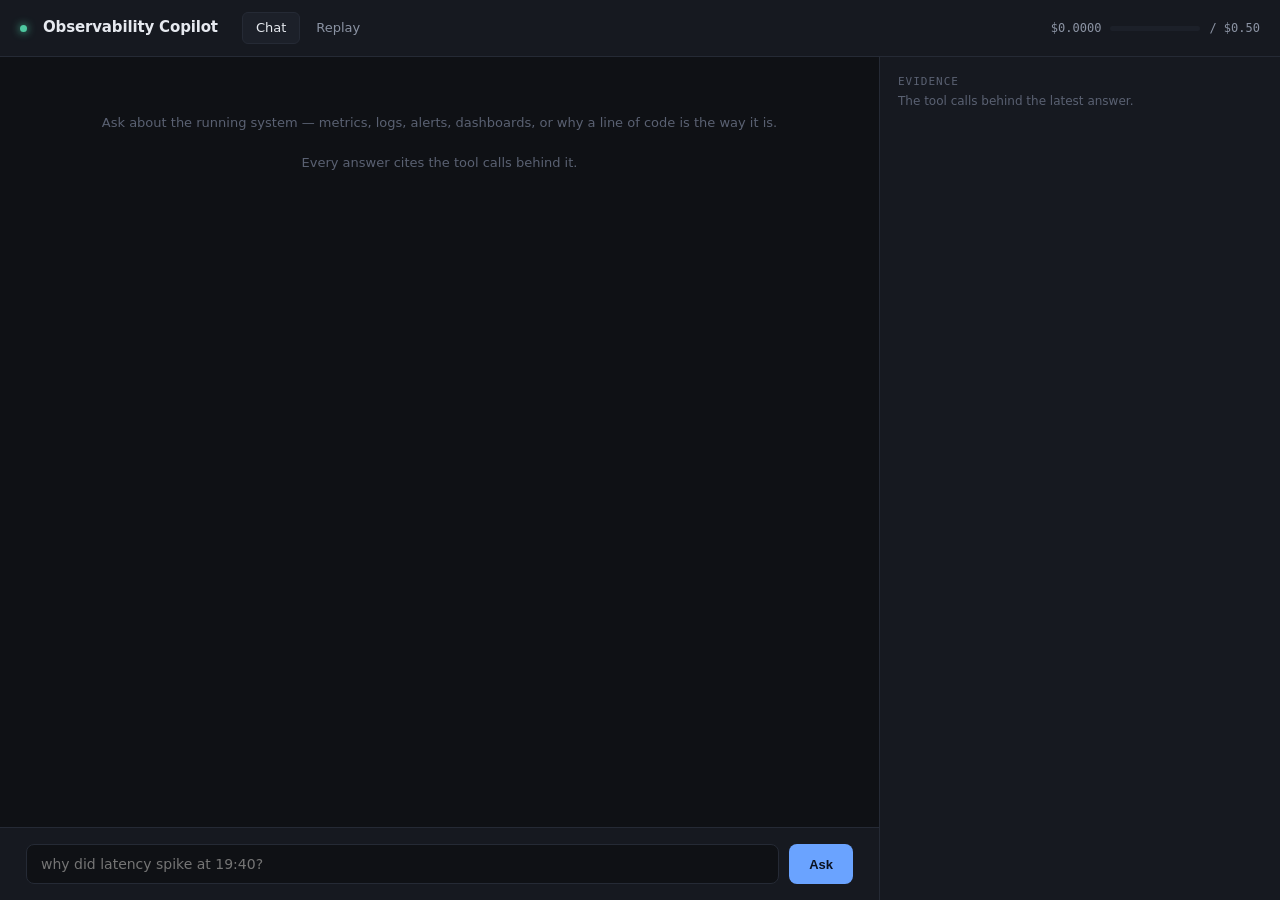
==== agents/copilot/copilot/static/index.html @ 8c889c47 "feat(copilot): runtime, incident replay, CLI and web UI The copilot proper, on top of the read-only " ====
<!doctype html>
<html lang="en"><head>
<meta charset="utf-8"><meta name="viewport" content="width=device-width,initial-scale=1">
<title>Observability Copilot</title>
<style>
:root{
  --bg:#0f1115; --panel:#161920; --panel-2:#1c2029; --line:#252a35;
  --text:#e6e9ef; --muted:#8b93a3; --faint:#5a6172;
  --accent:#6aa3ff; --good:#4ec9a0; --warn:#e0a355; --bad:#e0645f;
  --mono:ui-monospace,SFMono-Regular,"SF Mono",Menlo,Consolas,monospace;
  --sans:ui-sans-serif,system-ui,-apple-system,"Segoe UI",Roboto,sans-serif;
}
*{box-sizing:border-box}
body{margin:0;height:100vh;display:flex;flex-direction:column;
  background:var(--bg);color:var(--text);font:14px/1.55 var(--sans)}

header{display:flex;align-items:center;gap:16px;padding:12px 20px;
  border-bottom:1px solid var(--line);background:var(--panel)}
header h1{margin:0;font-size:15px;font-weight:600;letter-spacing:-.01em}
header .dot{width:7px;height:7px;border-radius:50%;background:var(--good);
  box-shadow:0 0 8px var(--good)}
.tabs{display:flex;gap:2px;margin-left:8px}
.tab{padding:5px 13px;border-radius:6px;cursor:pointer;color:var(--muted);
  font-size:13px;font-weight:500;border:1px solid transparent}
.tab:hover{color:var(--text)}
.tab.on{background:var(--panel-2);color:var(--text);border-color:var(--line)}
.spacer{flex:1}
.budget{display:flex;align-items:center;gap:9px;font:12px var(--mono);color:var(--muted)}
.bar{width:90px;height:5px;border-radius:3px;background:var(--panel-2);overflow:hidden}
.bar i{display:block;height:100%;background:var(--accent);transition:width .4s ease}
.bar.hot i{background:var(--warn)} .bar.over i{background:var(--bad)}

main{flex:1;display:grid;grid-template-columns:1fr 400px;min-height:0}
#left{display:flex;flex-direction:column;min-width:0;border-right:1px solid var(--line)}
#log{flex:1;overflow-y:auto;padding:22px 26px;scroll-behavior:smooth}
#log::-webkit-scrollbar,#side::-webkit-scrollbar{width:9px}
#log::-webkit-scrollbar-thumb,#side::-webkit-scrollbar-thumb{
  background:var(--panel-2);border-radius:5px}

.msg{margin-bottom:26px;max-width:760px}
.msg.q .who{color:var(--accent)}
.who{font:11px var(--mono);text-transform:uppercase;letter-spacing:.09em;
  color:var(--faint);margin-bottom:7px}
.bubble{white-space:pre-wrap;word-wrap:break-word}
.msg.q .bubble{color:var(--text);font-weight:500}
.meta{margin-top:11px;display:flex;align-items:center;gap:10px;flex-wrap:wrap;
  font:11px var(--mono);color:var(--faint)}
.badge{padding:2px 8px;border-radius:11px;font:11px var(--mono);border:1px solid}
.badge.ok{color:var(--good);border-color:#25503f;background:#12241d}
.badge.no{color:var(--bad);border-color:#57292a;background:#241416}
.reason{color:var(--bad);font-size:12px;margin-top:7px;line-height:1.5}
.cite{color:var(--accent);cursor:pointer;border-bottom:1px dotted currentColor;
  font:12px var(--mono)}
.cite:hover{background:#1b2740}
button.link{background:none;border:none;color:var(--faint);cursor:pointer;
  font:11px var(--mono);padding:0;text-decoration:underline}
button.link:hover{color:var(--accent)}

form{display:flex;gap:10px;padding:16px 26px;border-top:1px solid var(--line);
  background:var(--panel)}
input[type=text]{flex:1;background:var(--bg);border:1px solid var(--line);
  color:var(--text);padding:11px 14px;border-radius:8px;font:14px var(--sans);outline:none}
input[type=text]:focus{border-color:var(--accent)}
button.go{background:var(--accent);border:none;color:#0b1220;font-weight:600;
  padding:0 20px;border-radius:8px;cursor:pointer;font-size:13px}
button.go:disabled{opacity:.45;cursor:default}

#side{background:var(--panel);overflow-y:auto;padding:18px}
#side h2{margin:0 0 4px;font:11px var(--mono);text-transform:uppercase;
  letter-spacing:.09em;color:var(--faint);font-weight:500}
.hint{color:var(--faint);font-size:12px;margin-bottom:14px}
.ev{border:1px solid var(--line);border-radius:9px;padding:11px 12px;
  margin-bottom:9px;background:var(--panel-2);transition:border-color .25s,box-shadow .25s}
.ev.hit{border-color:var(--accent);box-shadow:0 0 0 1px var(--accent)}
.ev.err{border-color:#57292a}
.ev .tool{font:12px var(--mono);color:var(--text);font-weight:600}
.ev .cid{font:10px var(--mono);color:var(--accent);float:right}
.ev pre{margin:7px 0 0;font:11px/1.5 var(--mono);color:var(--muted);
  white-space:pre-wrap;word-break:break-all}
.ev .tags{margin-top:7px;display:flex;gap:5px;flex-wrap:wrap}
.tag{font:10px var(--mono);padding:1px 6px;border-radius:9px;
  background:#1a1e27;color:var(--faint);border:1px solid var(--line)}
.tag.w{color:var(--warn);border-color:#4a3a22}
.tag.e{color:var(--bad);border-color:#57292a}

.tl{border-left:2px solid var(--line);margin:14px 0 0 8px;padding-left:0}
.tl .item{position:relative;padding:0 0 20px 22px}
.tl .item::before{content:"";position:absolute;left:-7px;top:5px;width:11px;height:11px;
  border-radius:50%;background:var(--panel);border:2px solid var(--accent)}
.tl .item.logs::before{border-color:var(--muted)}
.tl .item.alerts::before{border-color:var(--warn)}
.tl .item.deploy::before{border-color:var(--good)}
.tl .t{font:11px var(--mono);color:var(--faint)}
.tl .h{font-weight:600;margin:2px 0 3px}
.tl .d{color:var(--muted);font-size:13px}
.rowin{display:flex;gap:9px;align-items:center;margin-bottom:14px;flex-wrap:wrap}
.rowin input{background:var(--bg);border:1px solid var(--line);color:var(--text);
  padding:8px 11px;border-radius:7px;font:12px var(--mono);outline:none}
.rowin input:focus{border-color:var(--accent)}
.empty{color:var(--faint);padding:34px 0;text-align:center;font-size:13px}
.spin{display:inline-block;width:11px;height:11px;border:2px solid var(--line);
  border-top-color:var(--accent);border-radius:50%;animation:sp .7s linear infinite}
@keyframes sp{to{transform:rotate(360deg)}}
.hidden{display:none!important}
</style></head><body>

<header>
  <span class="dot"></span>
  <h1>Observability Copilot</h1>
  <div class="tabs">
    <div class="tab on" data-tab="chat">Chat</div>
    <div class="tab" data-tab="replay">Replay</div>
  </div>
  <div class="spacer"></div>
  <div class="budget">
    <span id="spend">$0.0000</span>
    <div class="bar" id="bar"><i style="width:0%"></i></div>
    <span id="cap">/ $0.50</span>
  </div>
</header>

<main>
  <div id="left">
    <div id="log">
      <div class="empty" id="blank">
        Ask about the running system — metrics, logs, alerts, dashboards, or why
        a line of code is the way it is.<br><br>
        Every answer cites the tool calls behind it.
      </div>
    </div>
    <form id="ask">
      <input type="text" id="q" placeholder="why did latency spike at 19:40?" autocomplete="off">
      <button class="go" id="send">Ask</button>
    </form>
  </div>

  <div id="side">
    <h2>Evidence</h2>
    <div class="hint" id="sidehint">The tool calls behind the latest answer.</div>
    <div id="ev"></div>
  </div>
</main>

<script>
const $=s=>document.querySelector(s), el=(t,c)=>{const e=document.createElement(t);if(c)e.className=c;return e};
let TAB="chat";

function esc(s){return (s||"").replace(/[&<>]/g,c=>({"&":"&amp;","<":"&lt;",">":"&gt;"}[c]))}

function budget(s){
  if(!s)return;
  $("#spend").textContent="$"+s.total_usd.toFixed(4);
  $("#cap").textContent="/ $"+s.budget_usd.toFixed(2);
  const p=Math.min(100,100*s.total_usd/s.budget_usd), bar=$("#bar");
  bar.querySelector("i").style.width=p+"%";
  bar.className="bar"+(p>=100?" over":p>75?" hot":"");
}

// Citations in the answer become clickable and highlight their evidence card.
function linkCites(t){
  return esc(t).replace(/\[((?:prometheus|loki|repo|git):\d{8})\]/g,
    (_,id)=>`<span class="cite" data-cite="${id}">[${id}]</span>`);
}

function renderEvidence(items){
  const box=$("#ev"); box.innerHTML="";
  if(!items||!items.length){box.innerHTML='<div class="empty">No tool calls.</div>';return}
  for(const e of items){
    const d=el("div","ev"+(e.is_error?" err":"")); d.dataset.cite=e.citation_id||"";
    let h=`<span class="cid">${e.citation_id||""}</span><span class="tool">${esc(e.tool)}</span>`;
    h+=`<pre>${esc(JSON.stringify(e.arguments))}</pre>`;
    if(e.is_error) h+=`<pre style="color:var(--bad)">${esc(e.error)}</pre>`;
    else if(e.provenance&&e.provenance.query)
      h+=`<pre>${esc(String(e.provenance.query).slice(0,220))}</pre>`;
    const tags=[];
    if(e.elapsed_ms!=null)tags.push(`<span class="tag">${e.elapsed_ms}ms</span>`);
    if(e.redactions)tags.push(`<span class="tag w">${e.redactions} redacted</span>`);
    if(e.truncated)tags.push(`<span class="tag w">truncated</span>`);
    if(e.is_error)tags.push(`<span class="tag e">error</span>`);
    h+=`<div class="tags">${tags.join("")}</div>`;
    d.innerHTML=h; box.appendChild(d);
  }
}

function addTurn(t){
  $("#blank")?.remove();
  const log=$("#log");
  const q=el("div","msg q"); q.innerHTML=`<div class="who">You</div><div class="bubble">${esc(t.question)}</div>`;
  log.appendChild(q);

  const a=el("div","msg a");
  let h=`<div class="who">Copilot</div><div class="bubble">${linkCites(t.answer)}</div>`;
  h+=`<div class="meta">`;
  h+=t.supported?`<span class="badge ok">supported · ${t.citations.length} cited</span>`
                :`<span class="badge no">unsupported</span>`;
  h+=`<span>$${t.cost_usd.toFixed(4)}</span><span>${t.elapsed_ms}ms</span>`;
  h+=`<span>${t.evidence.length} tool calls</span>`;
  h+=`<button class="link" data-dl="${t.sequence}">export receipt</button></div>`;
  if(!t.supported&&t.unsupported_reason) h+=`<div class="reason">${esc(t.unsupported_reason)}</div>`;
  a.innerHTML=h; log.appendChild(a);
  log.scrollTop=log.scrollHeight;
  renderEvidence(t.evidence); budget(t.session);
}

async function ask(question){
  const send=$("#send"); send.disabled=true; send.innerHTML='<span class="spin"></span>';
  try{
    const r=await fetch("/api/ask",{method:"POST",headers:{"Content-Type":"application/json"},
      body:JSON.stringify({question})});
    const t=await r.json();
    if(t.error){
      $("#blank")?.remove();
      const d=el("div","msg a");
      d.innerHTML=`<div class="who">Copilot</div><div class="reason">${esc(t.error)}</div>`;
      $("#log").appendChild(d);
    } else addTurn(t);
  } finally { send.disabled=false; send.textContent="Ask"; }
}

function renderReplay(r){
  const log=$("#log"); log.innerHTML="";
  if(r.error){log.innerHTML=`<div class="msg a"><div class="reason">${esc(r.error)}</div></div>`;return}
  const w=r.window, box=el("div","msg a");
  let h=`<div class="who">Replay · ${esc(w.start)} → ${esc(w.end)}</div>`;
  h+=`<div class="bubble">${esc(r.summary)}</div>`;
  if(r.timeline.length){
    h+=`<div class="tl">`;
    for(const e of r.timeline){
      h+=`<div class="item ${esc(e.source)}"><div class="t">${esc(e.timestamp)}</div>`;
      h+=`<div class="h">${esc(e.headline)}</div><div class="d">${esc(e.detail)}</div>`;
      h+=`<div class="t"><span class="cite" data-cite="${esc(e.citation_id)}">[${esc(e.citation_id)}]</span></div></div>`;
    }
    h+=`</div>`;
  } else h+=`<div class="empty">No timeline entries for this window.</div>`;
  if(r.conclusion) h+=`<div class="bubble" style="margin-top:14px"><b>Conclusion.</b> ${esc(r.conclusion)}</div>`;
  if(r.dropped_uncited_entries&&r.dropped_uncited_entries.length)
    h+=`<div class="reason">${r.dropped_uncited_entries.length} entry(ies) dropped for citing evidence this replay did not produce.</div>`;
  const t=r.turn;
  if(t){
    h+=`<div class="meta">`;
    h+=t.supported?`<span class="badge ok">supported · ${t.citations.length} cited</span>`
                  :`<span class="badge no">unsupported</span>`;
    h+=`<span>$${t.cost_usd.toFixed(4)}</span><span>${t.elapsed_ms}ms</span>`;
    h+=`<button class="link" data-dl="${t.sequence}">export receipt</button></div>`;
    if(!t.supported&&t.unsupported_reason)h+=`<div class="reason">${esc(t.unsupported_reason)}</div>`;
  }
  box.innerHTML=h; log.appendChild(box);
  if(t){renderEvidence(t.evidence); budget(t.session);}
}

async function replay(start,end){
  const send=$("#send"); send.disabled=true; send.innerHTML='<span class="spin"></span>';
  $("#log").innerHTML='<div class="empty">Gathering metrics, logs, alerts and deploys…</div>';
  try{
    const r=await fetch("/api/replay",{method:"POST",headers:{"Content-Type":"application/json"},
      body:JSON.stringify({start,end})});
    renderReplay(await r.json());
  } finally { send.disabled=false; send.textContent="Run"; }
}

function setTab(name){
  TAB=name;
  document.querySelectorAll(".tab").forEach(t=>t.classList.toggle("on",t.dataset.tab===name));
  const form=$("#ask");
  if(name==="chat"){
    form.innerHTML=`<input type="text" id="q" placeholder="why did latency spike at 19:40?" autocomplete="off">
      <button class="go" id="send">Ask</button>`;
    $("#log").innerHTML=`<div class="empty" id="blank">Ask about the running system — metrics, logs,
      alerts, dashboards, or why a line of code is the way it is.<br><br>
      Every answer cites the tool calls behind it.</div>`;
  }else{
    const now=new Date(), then=new Date(now-60*60*1000), f=d=>d.toISOString().slice(0,19)+"Z";
    form.innerHTML=`<div class="rowin" style="flex:1;margin:0">
      <input type="text" id="s" value="${f(then)}"><span style="color:var(--faint)">→</span>
      <input type="text" id="e" value="${f(now)}"></div><button class="go" id="send">Run</button>`;
    $("#log").innerHTML=`<div class="empty">Pick a window and run a replay.<br><br>
      Metrics, logs, alert state and deploys are gathered, then ordered into a cited timeline.</div>`;
  }
  $("#ev").innerHTML=""; $("#q")?.focus();
}

document.addEventListener("click",e=>{
  const tab=e.target.closest(".tab"); if(tab){setTab(tab.dataset.tab);return}
  const dl=e.target.closest("[data-dl]");
  if(dl){window.location=`/api/receipt/${dl.dataset.dl}`;return}
  const c=e.target.closest("[data-cite]");
  if(c&&c.dataset.cite){
    document.querySelectorAll(".ev").forEach(x=>x.classList.remove("hit"));
    const hit=document.querySelector(`.ev[data-cite="${c.dataset.cite}"]`);
    if(hit){hit.classList.add("hit");hit.scrollIntoView({block:"center",behavior:"smooth"})}
  }
});

document.addEventListener("submit",e=>{
  e.preventDefault();
  if(TAB==="chat"){
    const v=$("#q").value.trim(); if(!v)return; $("#q").value=""; ask(v);
  }else replay($("#s").value.trim(),$("#e").value.trim());
});

fetch("/api/state").then(r=>r.json()).then(s=>{
  budget({total_usd:s.total_usd,budget_usd:s.budget_usd});
  $("#sidehint").textContent=`${s.tools.length} read-only tools · key ${s.key_fingerprint}`;
});
</script></body></html>
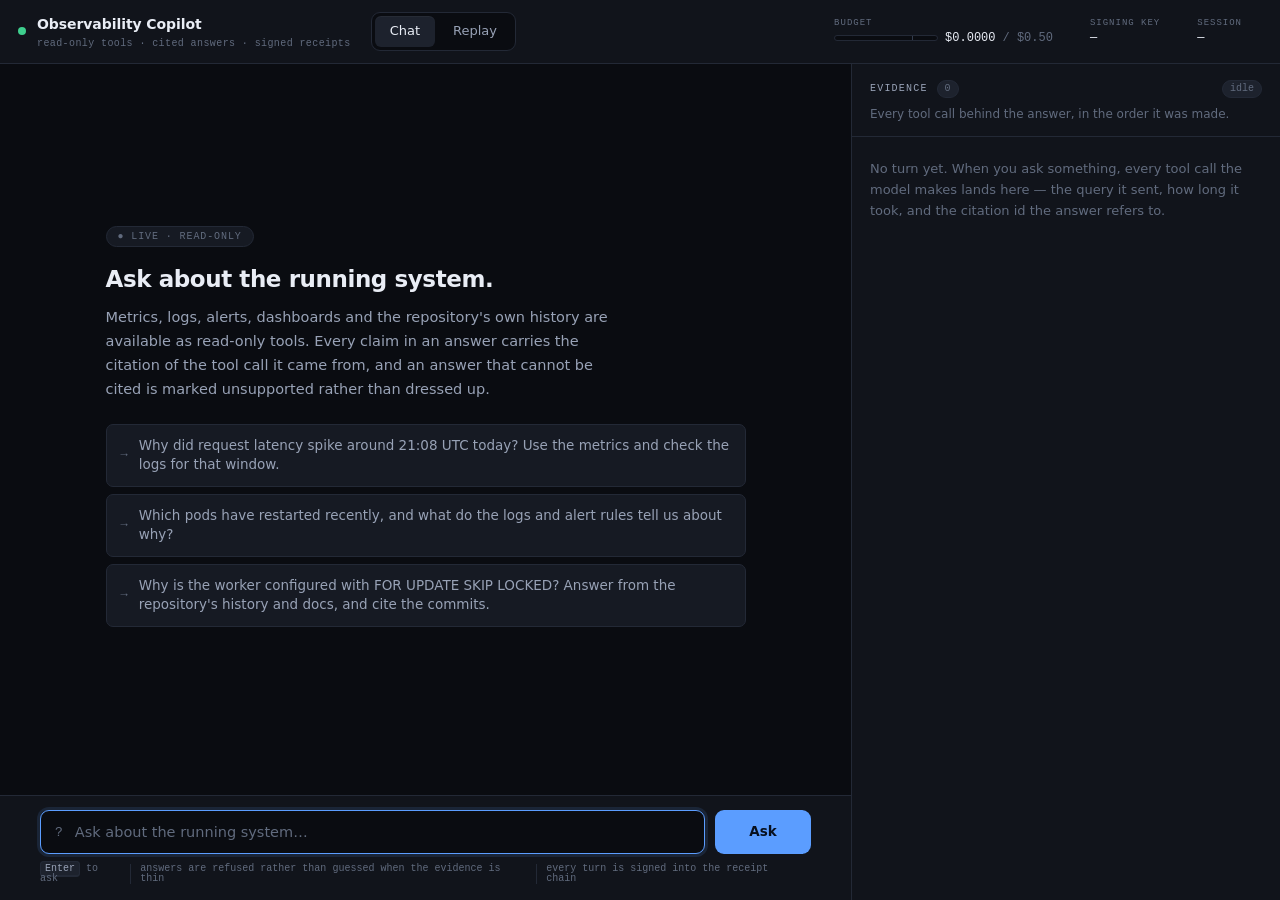
==== commit 8032ff5c: "feat(copilot): redesign the web UI to demo-recording standard The page worked but did not read as on" ====
--- a/agents/copilot/copilot/static/index.html
+++ b/agents/copilot/copilot/static/index.html
@@ -3,303 +3,1009 @@
 <meta charset="utf-8"><meta name="viewport" content="width=device-width,initial-scale=1">
 <title>Observability Copilot</title>
 <style>
+/* ===========================================================================
+   Observability Copilot — one theme, applied everywhere.
+
+   The theme has one idea: prose is human, monospace is machine. Anything the
+   model wrote is set in the sans face; anything the system measured, signed or
+   fetched — costs, elapsed times, queries, citation ids, key fingerprints — is
+   set in mono. A reader can tell which is which without reading a word.
+
+   Colour carries one more distinction: each evidence source owns a hue, and
+   that hue is the same dot on an inline citation chip, on its evidence card
+   and on its timeline node. Everything else is greyscale plus a single accent,
+   so the coloured dots are the only thing competing for attention.
+   ========================================================================= */
 :root{
-  --bg:#0f1115; --panel:#161920; --panel-2:#1c2029; --line:#252a35;
-  --text:#e6e9ef; --muted:#8b93a3; --faint:#5a6172;
-  --accent:#6aa3ff; --good:#4ec9a0; --warn:#e0a355; --bad:#e0645f;
-  --mono:ui-monospace,SFMono-Regular,"SF Mono",Menlo,Consolas,monospace;
-  --sans:ui-sans-serif,system-ui,-apple-system,"Segoe UI",Roboto,sans-serif;
-}
+  /* surfaces, darkest to lightest */
+  --bg:#0a0c11;
+  --s1:#11141b;      /* header, composer, rail */
+  --s2:#161a23;      /* cards */
+  --s3:#1d222d;      /* inputs, hover */
+  --line:#232936;
+  --line-hi:#333c4d;
+
+  /* text */
+  --fg:#e9edf5;
+  --fg2:#98a2b6;
+  --fg3:#616b7e;
+  --fg-hi:#ffffff;   /* emphasis inside prose */
+  --code-ink:#cfe0ff;
+
+  /* semantics */
+  --accent:#5b9dff;
+  --accent-ink:#07101f;
+  --accent-wash:rgba(91,157,255,.12);
+  --accent-glow:rgba(91,157,255,.24);
+  --ok:#3ecf8e;   --ok-wash:rgba(62,207,142,.10);  --ok-line:#1f5741;
+  --warn:#f0b357; --warn-wash:rgba(240,179,87,.10); --warn-line:#5d4622;
+  --bad:#f2685f;  --bad-wash:rgba(242,104,95,.10);  --bad-line:#5e2b28;
+  --warn-ink:#f5cf95; --bad-ink:#ffb6b0;   /* readable body text on the washes */
+
+  /* evidence sources: metrics=orange, logs=violet, code=blue family */
+  --src-prometheus:#e8833a;
+  --src-loki:#c084f0;
+  --src-git:#4fb6d9;
+  --src-repo:#5b9dff;
+  --src-unknown:#7d879b;
+
+  --mono:ui-monospace,SFMono-Regular,"SF Mono",Menlo,Consolas,"Liberation Mono",monospace;
+  --sans:ui-sans-serif,system-ui,-apple-system,"Segoe UI",Roboto,"Helvetica Neue",sans-serif;
+
+  --r:10px;      /* card radius */
+  --r-sm:7px;
+  --r-pill:999px;
+}
+
 *{box-sizing:border-box}
-body{margin:0;height:100vh;display:flex;flex-direction:column;
-  background:var(--bg);color:var(--text);font:14px/1.55 var(--sans)}
-
-header{display:flex;align-items:center;gap:16px;padding:12px 20px;
-  border-bottom:1px solid var(--line);background:var(--panel)}
-header h1{margin:0;font-size:15px;font-weight:600;letter-spacing:-.01em}
-header .dot{width:7px;height:7px;border-radius:50%;background:var(--good);
-  box-shadow:0 0 8px var(--good)}
-.tabs{display:flex;gap:2px;margin-left:8px}
-.tab{padding:5px 13px;border-radius:6px;cursor:pointer;color:var(--muted);
-  font-size:13px;font-weight:500;border:1px solid transparent}
-.tab:hover{color:var(--text)}
-.tab.on{background:var(--panel-2);color:var(--text);border-color:var(--line)}
-.spacer{flex:1}
-.budget{display:flex;align-items:center;gap:9px;font:12px var(--mono);color:var(--muted)}
-.bar{width:90px;height:5px;border-radius:3px;background:var(--panel-2);overflow:hidden}
-.bar i{display:block;height:100%;background:var(--accent);transition:width .4s ease}
-.bar.hot i{background:var(--warn)} .bar.over i{background:var(--bad)}
-
-main{flex:1;display:grid;grid-template-columns:1fr 400px;min-height:0}
-#left{display:flex;flex-direction:column;min-width:0;border-right:1px solid var(--line)}
-#log{flex:1;overflow-y:auto;padding:22px 26px;scroll-behavior:smooth}
-#log::-webkit-scrollbar,#side::-webkit-scrollbar{width:9px}
-#log::-webkit-scrollbar-thumb,#side::-webkit-scrollbar-thumb{
-  background:var(--panel-2);border-radius:5px}
-
-.msg{margin-bottom:26px;max-width:760px}
-.msg.q .who{color:var(--accent)}
-.who{font:11px var(--mono);text-transform:uppercase;letter-spacing:.09em;
-  color:var(--faint);margin-bottom:7px}
-.bubble{white-space:pre-wrap;word-wrap:break-word}
-.msg.q .bubble{color:var(--text);font-weight:500}
-.meta{margin-top:11px;display:flex;align-items:center;gap:10px;flex-wrap:wrap;
-  font:11px var(--mono);color:var(--faint)}
-.badge{padding:2px 8px;border-radius:11px;font:11px var(--mono);border:1px solid}
-.badge.ok{color:var(--good);border-color:#25503f;background:#12241d}
-.badge.no{color:var(--bad);border-color:#57292a;background:#241416}
-.reason{color:var(--bad);font-size:12px;margin-top:7px;line-height:1.5}
-.cite{color:var(--accent);cursor:pointer;border-bottom:1px dotted currentColor;
-  font:12px var(--mono)}
-.cite:hover{background:#1b2740}
-button.link{background:none;border:none;color:var(--faint);cursor:pointer;
-  font:11px var(--mono);padding:0;text-decoration:underline}
-button.link:hover{color:var(--accent)}
-
-form{display:flex;gap:10px;padding:16px 26px;border-top:1px solid var(--line);
-  background:var(--panel)}
-input[type=text]{flex:1;background:var(--bg);border:1px solid var(--line);
-  color:var(--text);padding:11px 14px;border-radius:8px;font:14px var(--sans);outline:none}
-input[type=text]:focus{border-color:var(--accent)}
-button.go{background:var(--accent);border:none;color:#0b1220;font-weight:600;
-  padding:0 20px;border-radius:8px;cursor:pointer;font-size:13px}
-button.go:disabled{opacity:.45;cursor:default}
-
-#side{background:var(--panel);overflow-y:auto;padding:18px}
-#side h2{margin:0 0 4px;font:11px var(--mono);text-transform:uppercase;
-  letter-spacing:.09em;color:var(--faint);font-weight:500}
-.hint{color:var(--faint);font-size:12px;margin-bottom:14px}
-.ev{border:1px solid var(--line);border-radius:9px;padding:11px 12px;
-  margin-bottom:9px;background:var(--panel-2);transition:border-color .25s,box-shadow .25s}
-.ev.hit{border-color:var(--accent);box-shadow:0 0 0 1px var(--accent)}
-.ev.err{border-color:#57292a}
-.ev .tool{font:12px var(--mono);color:var(--text);font-weight:600}
-.ev .cid{font:10px var(--mono);color:var(--accent);float:right}
-.ev pre{margin:7px 0 0;font:11px/1.5 var(--mono);color:var(--muted);
-  white-space:pre-wrap;word-break:break-all}
-.ev .tags{margin-top:7px;display:flex;gap:5px;flex-wrap:wrap}
-.tag{font:10px var(--mono);padding:1px 6px;border-radius:9px;
-  background:#1a1e27;color:var(--faint);border:1px solid var(--line)}
-.tag.w{color:var(--warn);border-color:#4a3a22}
-.tag.e{color:var(--bad);border-color:#57292a}
-
-.tl{border-left:2px solid var(--line);margin:14px 0 0 8px;padding-left:0}
-.tl .item{position:relative;padding:0 0 20px 22px}
-.tl .item::before{content:"";position:absolute;left:-7px;top:5px;width:11px;height:11px;
-  border-radius:50%;background:var(--panel);border:2px solid var(--accent)}
-.tl .item.logs::before{border-color:var(--muted)}
-.tl .item.alerts::before{border-color:var(--warn)}
-.tl .item.deploy::before{border-color:var(--good)}
-.tl .t{font:11px var(--mono);color:var(--faint)}
-.tl .h{font-weight:600;margin:2px 0 3px}
-.tl .d{color:var(--muted);font-size:13px}
-.rowin{display:flex;gap:9px;align-items:center;margin-bottom:14px;flex-wrap:wrap}
-.rowin input{background:var(--bg);border:1px solid var(--line);color:var(--text);
-  padding:8px 11px;border-radius:7px;font:12px var(--mono);outline:none}
-.rowin input:focus{border-color:var(--accent)}
-.empty{color:var(--faint);padding:34px 0;text-align:center;font-size:13px}
-.spin{display:inline-block;width:11px;height:11px;border:2px solid var(--line);
-  border-top-color:var(--accent);border-radius:50%;animation:sp .7s linear infinite}
+html,body{height:100%;overflow:hidden}
+body{
+  margin:0;display:flex;flex-direction:column;
+  background:var(--bg);color:var(--fg);
+  font:15px/1.6 var(--sans);
+  -webkit-font-smoothing:antialiased;
+}
+button{font:inherit;color:inherit}
+::selection{background:var(--accent-wash);color:var(--fg)}
+
+/* scrollbars, themed so the rail and the log match the panels */
+.scroll{scrollbar-width:thin;scrollbar-color:var(--line-hi) transparent}
+.scroll::-webkit-scrollbar{width:10px;height:10px}
+.scroll::-webkit-scrollbar-track{background:transparent}
+.scroll::-webkit-scrollbar-thumb{background:var(--line);border-radius:var(--r-pill);
+  border:3px solid transparent;background-clip:content-box}
+.scroll:hover::-webkit-scrollbar-thumb{background:var(--line-hi);background-clip:content-box}
+
+.mono{font-family:var(--mono);font-variant-numeric:tabular-nums}
+.grow{flex:1}
+.hidden{display:none!important}
+
+/* ===== header =========================================================== */
+header{
+  display:flex;align-items:center;gap:20px;height:64px;flex:0 0 64px;
+  padding:0 20px 0 18px;background:var(--s1);
+  border-bottom:1px solid var(--line);position:relative;z-index:5;
+}
+.brand{display:flex;align-items:center;gap:11px;min-width:0}
+.pulse{width:8px;height:8px;border-radius:50%;background:var(--ok);flex:0 0 auto;
+  box-shadow:0 0 0 0 var(--ok-wash);animation:pulse 2.6s ease-out infinite}
+@keyframes pulse{0%{box-shadow:0 0 0 0 rgba(62,207,142,.45)}70%,100%{box-shadow:0 0 0 9px rgba(62,207,142,0)}}
+.brand h1{margin:0;font-size:14px;font-weight:600;letter-spacing:-.005em;white-space:nowrap}
+.brand p{margin:1px 0 0;font:10px/1.3 var(--mono);color:var(--fg3);
+  letter-spacing:.04em;white-space:nowrap}
+
+.tabs{display:flex;gap:3px;padding:3px;background:var(--bg);
+  border:1px solid var(--line);border-radius:9px}
+.tab{padding:5px 15px;border-radius:6px;border:0;background:none;cursor:pointer;
+  color:var(--fg2);font-size:13px;font-weight:500;transition:color .15s,background .15s}
+.tab:hover{color:var(--fg)}
+.tab.on{background:var(--s3);color:var(--fg);box-shadow:inset 0 1px 0 rgba(255,255,255,.04)}
+
+/* header stat rail: a label above a machine value, repeated three times */
+.stats{display:flex;align-items:stretch;gap:0}
+.stat{display:flex;flex-direction:column;justify-content:center;gap:4px;padding:0 18px}
+.stat-k{font:9px/1 var(--mono);letter-spacing:.11em;text-transform:uppercase;color:var(--fg3)}
+.stat-v{font:12px/1 var(--mono);color:var(--fg);font-variant-numeric:tabular-nums;
+  display:flex;align-items:center;gap:7px}
+.stat-v .dim{color:var(--fg3)}
+.vr{width:1px;background:var(--line);margin:14px 0}
+
+.meter{width:104px;height:6px;border-radius:var(--r-pill);background:var(--bg);
+  border:1px solid var(--line);overflow:hidden;position:relative}
+.meter i{display:block;height:100%;width:0;border-radius:var(--r-pill);
+  background:var(--accent);transition:width .45s cubic-bezier(.2,.8,.2,1),background .3s}
+.meter.warn i{background:var(--warn)}
+.meter.over i{background:var(--bad)}
+.meter::after{content:"";position:absolute;top:0;bottom:0;left:75%;width:1px;
+  background:var(--line-hi)}
+
+/* indeterminate progress, shown only while a turn is in flight */
+.wire{position:absolute;left:0;right:0;bottom:-1px;height:1px;overflow:hidden}
+.wire::after{content:"";position:absolute;inset:0;width:34%;
+  background:linear-gradient(90deg,transparent,var(--accent),transparent);
+  animation:wire 1.25s ease-in-out infinite}
+@keyframes wire{0%{transform:translateX(-120%)}100%{transform:translateX(420%)}}
+
+/* ===== layout =========================================================== */
+/* Both tracks must be allowed to shrink below their content, or #log and
+   #evbox never become the scrollers and the whole page overflows instead. */
+main{flex:1;display:grid;min-height:0;
+  grid-template-columns:minmax(0,1fr) 428px;grid-template-rows:minmax(0,1fr)}
+#pane{display:flex;flex-direction:column;min-width:0;min-height:0;
+  border-right:1px solid var(--line)}
+#log{flex:1;overflow-y:auto;padding:30px 40px 40px}
+#log.centre{display:flex;align-items:center}
+#log.centre .col{width:100%}
+.col{max-width:860px;margin:0 auto}
+
+/* ===== chat turns ======================================================= */
+.turn{margin-bottom:38px}
+.turn:last-child{margin-bottom:8px}
+
+.ask{display:flex;gap:12px;align-items:flex-start;padding:13px 16px;
+  background:var(--s2);border:1px solid var(--line);border-left:2px solid var(--accent);
+  border-radius:var(--r-sm);margin-bottom:22px}
+.ask .k{font:9px/1.9 var(--mono);letter-spacing:.11em;text-transform:uppercase;
+  color:var(--fg3);flex:0 0 auto}
+.ask .t{font-size:15px;font-weight:500;color:var(--fg);margin:0}
+
+.reply-head{display:flex;align-items:center;gap:10px;margin-bottom:12px}
+.reply-head .who{font:9px/1 var(--mono);letter-spacing:.11em;text-transform:uppercase;
+  color:var(--fg3)}
+.reply-head .rule{flex:1;height:1px;background:var(--line)}
+.reply-head .model{font:10px/1 var(--mono);color:var(--fg3)}
+
+/* --- rendered markdown ------------------------------------------------- */
+.prose{max-width:72ch;font-size:15px;line-height:1.68;color:var(--fg)}
+.prose>*:first-child{margin-top:0}
+.prose>*:last-child{margin-bottom:0}
+.prose p{margin:0 0 15px}
+.prose h2{font-size:12px;font-weight:600;letter-spacing:.09em;text-transform:uppercase;
+  color:var(--fg2);margin:26px 0 12px;padding-bottom:7px;border-bottom:1px solid var(--line)}
+.prose h3{font-size:15px;font-weight:600;color:var(--fg);margin:22px 0 9px}
+.prose h4{font-size:13px;font-weight:600;color:var(--fg2);margin:18px 0 7px}
+.prose strong{font-weight:640;color:var(--fg-hi)}
+.prose em{color:var(--fg2);font-style:italic}
+.prose ul,.prose ol{margin:0 0 15px;padding-left:20px}
+.prose li{margin:0 0 7px}
+.prose li::marker{color:var(--fg3)}
+.prose ul{list-style:none;padding-left:16px}
+.prose ul>li{position:relative}
+.prose ul>li::before{content:"";position:absolute;left:-14px;top:.66em;width:4px;height:4px;
+  border-radius:50%;background:var(--line-hi)}
+.prose code{font:.855em var(--mono);background:var(--s3);border:1px solid var(--line);
+  color:var(--code-ink);padding:1px 5px;border-radius:5px;word-break:break-word}
+.prose pre.code{margin:0 0 15px;padding:12px 14px;background:var(--s2);
+  border:1px solid var(--line);border-radius:var(--r-sm);overflow-x:auto}
+.prose pre.code code{background:none;border:0;padding:0;color:var(--fg2);
+  font-size:12.5px;line-height:1.6;white-space:pre}
+.prose blockquote{margin:0 0 15px;padding:2px 0 2px 14px;border-left:2px solid var(--line-hi);
+  color:var(--fg2)}
+.prose hr{border:0;border-top:1px solid var(--line);margin:22px 0}
+.prose a.ext{color:var(--accent);text-decoration:underline;text-underline-offset:2px}
+
+/* --- citation chips ----------------------------------------------------- */
+.cite{display:inline-flex;align-items:center;gap:5px;vertical-align:baseline;
+  padding:1px 7px 1px 6px;margin:0 1px;border-radius:var(--r-pill);
+  background:var(--s3);border:1px solid var(--line);cursor:pointer;
+  font:11px/1.5 var(--mono);color:var(--fg2);letter-spacing:0;
+  transition:background .15s,border-color .15s,color .15s}
+.cite:hover{background:var(--s1);border-color:var(--line-hi);color:var(--fg)}
+.cite .dot{width:5px;height:5px;border-radius:50%;background:var(--src-unknown);flex:0 0 auto}
+.cite .num{color:var(--fg3)}
+.cite:hover .num{color:var(--fg2)}
+.cite.on{background:var(--accent-wash);border-color:var(--accent);color:var(--fg)}
+.cite.on .num{color:var(--accent)}
+.dot.s-prometheus{background:var(--src-prometheus)}
+.dot.s-loki{background:var(--src-loki)}
+.dot.s-git{background:var(--src-git)}
+.dot.s-repo{background:var(--src-repo)}
+
+/* --- verdict footer ----------------------------------------------------- */
+.verdict{display:flex;align-items:center;gap:12px;flex-wrap:wrap;margin-top:20px;
+  padding-top:14px;border-top:1px solid var(--line)}
+.badge{display:inline-flex;align-items:center;gap:7px;padding:4px 11px 4px 9px;
+  border-radius:var(--r-pill);border:1px solid;font:11px/1.5 var(--mono);
+  letter-spacing:.03em;white-space:nowrap}
+.badge .g{font-size:10px;line-height:1}
+.badge b{font-weight:600}
+.badge.ok{color:var(--ok);border-color:var(--ok-line);background:var(--ok-wash)}
+.badge.no{color:var(--bad);border-color:var(--bad-line);background:var(--bad-wash)}
+.badge.neutral{color:var(--fg2);border-color:var(--line);background:var(--s2)}
+.facts{display:flex;align-items:center;gap:0;font:11px/1 var(--mono);color:var(--fg3)}
+.facts span{padding:0 10px;border-left:1px solid var(--line)}
+.facts span:first-child{border-left:0;padding-left:2px}
+.facts b{color:var(--fg2);font-weight:500}
+
+.ghost{display:inline-flex;align-items:center;gap:6px;padding:4px 11px;border-radius:var(--r-sm);
+  background:var(--s2);border:1px solid var(--line);color:var(--fg2);cursor:pointer;
+  font:11px/1.5 var(--mono);transition:background .15s,color .15s,border-color .15s}
+.ghost:hover{background:var(--s3);color:var(--fg);border-color:var(--line-hi)}
+
+.reason{margin-top:12px;padding:11px 13px;border-radius:var(--r-sm);
+  background:var(--bad-wash);border:1px solid var(--bad-line);
+  color:var(--bad-ink);font-size:13.5px;line-height:1.55;max-width:72ch}
+.reason .k{display:block;font:9px/1 var(--mono);letter-spacing:.11em;text-transform:uppercase;
+  color:var(--bad);margin-bottom:6px}
+
+/* ===== in-progress ====================================================== */
+.working{border:1px solid var(--line);border-radius:var(--r);background:var(--s2);
+  padding:16px 18px;max-width:72ch;position:relative;overflow:hidden}
+.working::before{content:"";position:absolute;inset:0;pointer-events:none;
+  background:linear-gradient(105deg,transparent 35%,rgba(91,157,255,.055) 50%,transparent 65%);
+  background-size:260% 100%;animation:sheen 2.1s linear infinite}
+@keyframes sheen{0%{background-position:160% 0}100%{background-position:-60% 0}}
+.working .top{display:flex;align-items:center;gap:10px;margin-bottom:11px}
+.orbit{width:13px;height:13px;border-radius:50%;flex:0 0 auto;
+  border:2px solid var(--line-hi);border-top-color:var(--accent);animation:sp .8s linear infinite}
 @keyframes sp{to{transform:rotate(360deg)}}
-.hidden{display:none!important}
+.working .lbl{font:11px/1 var(--mono);letter-spacing:.09em;text-transform:uppercase;color:var(--accent)}
+.working .t{font-size:14px;color:var(--fg2);margin:0 0 4px;line-height:1.55}
+.working .foot{display:flex;align-items:center;gap:0;margin-top:12px;padding-top:11px;
+  border-top:1px solid var(--line);font:11px/1 var(--mono);color:var(--fg3)}
+.working .foot span{padding:0 10px;border-left:1px solid var(--line)}
+.working .foot span:first-child{border-left:0;padding-left:0}
+.working .foot .el{color:var(--accent)}
+
+.skel{border:1px solid var(--line);border-radius:var(--r);background:var(--s2);
+  padding:13px 14px;margin-bottom:10px;overflow:hidden;position:relative}
+.skel i{display:block;height:8px;border-radius:4px;background:var(--s3);margin-bottom:9px}
+.skel i:last-child{margin-bottom:0}
+.skel::after{content:"";position:absolute;inset:0;
+  background:linear-gradient(105deg,transparent 35%,rgba(255,255,255,.035) 50%,transparent 65%);
+  background-size:260% 100%;animation:sheen 2.1s linear infinite}
+
+/* ===== composer ========================================================= */
+form{flex:0 0 auto;padding:14px 40px 16px;border-top:1px solid var(--line);background:var(--s1)}
+.composer{max-width:860px;margin:0 auto;display:flex;gap:10px;align-items:center}
+.field{flex:1;display:flex;align-items:center;gap:10px;background:var(--bg);
+  border:1px solid var(--line);border-radius:9px;padding:0 14px;height:44px;
+  transition:border-color .15s,box-shadow .15s}
+.field:focus-within{border-color:var(--accent);box-shadow:0 0 0 3px var(--accent-wash)}
+.field .caret{color:var(--fg3);font:13px var(--mono);flex:0 0 auto}
+.field input{flex:1;min-width:0;background:none;border:0;outline:none;color:var(--fg);
+  font:14.5px var(--sans);height:100%}
+.field input::placeholder{color:var(--fg3)}
+.field input:disabled{color:var(--fg3)}
+
+.go{height:44px;padding:0 22px;border:0;border-radius:9px;cursor:pointer;
+  background:var(--accent);color:var(--accent-ink);font-size:13.5px;font-weight:600;
+  display:inline-flex;align-items:center;justify-content:center;gap:8px;min-width:96px;
+  transition:filter .15s,opacity .15s}
+.go:hover:not(:disabled){filter:brightness(1.1)}
+.go:disabled{opacity:.5;cursor:default}
+.go .orbit{border-color:rgba(7,16,31,.3);border-top-color:var(--accent-ink);width:13px;height:13px}
+.hintbar{max-width:860px;margin:9px auto 0;display:flex;align-items:center;gap:0;
+  font:10px/1 var(--mono);color:var(--fg3)}
+.hintbar span{padding:0 9px;border-left:1px solid var(--line)}
+.hintbar span:first-child{border-left:0;padding-left:0}
+kbd{font:10px var(--mono);background:var(--s3);border:1px solid var(--line);
+  border-bottom-width:2px;border-radius:4px;padding:1px 4px;color:var(--fg2)}
+
+/* replay composer */
+.window{flex:1;display:flex;align-items:center;gap:10px;background:var(--bg);
+  border:1px solid var(--line);border-radius:9px;padding:0 12px;height:44px;
+  transition:border-color .15s,box-shadow .15s}
+.window:focus-within{border-color:var(--accent);box-shadow:0 0 0 3px var(--accent-wash)}
+.window .k{font:9px var(--mono);letter-spacing:.11em;text-transform:uppercase;color:var(--fg3)}
+.window input{background:none;border:0;outline:none;color:var(--fg);
+  font:12.5px var(--mono);width:204px}
+.window .arrow{color:var(--fg3)}
+.presets{display:flex;gap:4px;margin-left:auto}
+.preset{padding:3px 9px;border-radius:var(--r-pill);background:var(--s2);
+  border:1px solid var(--line);color:var(--fg3);cursor:pointer;font:10px var(--mono)}
+.preset:hover{color:var(--fg);border-color:var(--line-hi);background:var(--s3)}
+
+/* ===== evidence rail ==================================================== */
+#rail{background:var(--s1);display:flex;flex-direction:column;min-height:0}
+.rail-head{flex:0 0 auto;padding:16px 18px 13px;border-bottom:1px solid var(--line)}
+.rail-head .row{display:flex;align-items:baseline;gap:9px}
+.rail-head h2{margin:0;font:10px/1 var(--mono);letter-spacing:.12em;text-transform:uppercase;
+  color:var(--fg2);font-weight:500}
+.count{font:10px/1 var(--mono);color:var(--fg3);padding:3px 7px;border-radius:var(--r-pill);
+  background:var(--s3);border:1px solid var(--line)}
+.rail-head p{margin:7px 0 0;font-size:12px;line-height:1.5;color:var(--fg3)}
+#evbox{flex:1;overflow-y:auto;padding:14px 16px 24px}
+
+.ev{border:1px solid var(--line);border-radius:var(--r);background:var(--s2);
+  padding:0;margin-bottom:10px;cursor:pointer;overflow:hidden;
+  transition:border-color .2s,box-shadow .2s,background .2s}
+.ev:hover{border-color:var(--line-hi)}
+.ev.on{border-color:var(--accent);box-shadow:0 0 0 1px var(--accent),0 6px 20px rgba(0,0,0,.35)}
+.ev.err{border-color:var(--bad-line)}
+.ev .bar{height:2px;background:var(--src-unknown);opacity:.85}
+.ev .bar.s-prometheus{background:var(--src-prometheus)}
+.ev .bar.s-loki{background:var(--src-loki)}
+.ev .bar.s-git{background:var(--src-git)}
+.ev .bar.s-repo{background:var(--src-repo)}
+.ev .body{padding:11px 13px 12px}
+.ev .top{display:flex;align-items:center;gap:8px;margin-bottom:9px}
+.ev .tool{font:12px var(--mono);color:var(--fg);font-weight:500;letter-spacing:-.01em}
+.ev .cid{font:10px var(--mono);color:var(--fg3);padding:2px 6px;border-radius:var(--r-pill);
+  background:var(--s3);border:1px solid var(--line);white-space:nowrap}
+.ev.on .cid{color:var(--accent);border-color:var(--accent)}
+.ev .q{margin:0;font:11px/1.55 var(--mono);color:var(--fg2);white-space:pre-wrap;
+  word-break:break-word;background:var(--bg);border:1px solid var(--line);
+  border-radius:var(--r-sm);padding:8px 10px;max-height:104px;overflow:hidden}
+.ev .q.bad{color:var(--bad-ink);border-color:var(--bad-line);background:var(--bad-wash)}
+.ev .sub{margin-top:8px;font:10px/1.5 var(--mono);color:var(--fg3);word-break:break-word}
+.ev .chips{display:flex;gap:5px;flex-wrap:wrap;margin-top:9px}
+.chip{display:inline-flex;align-items:center;gap:4px;font:10px/1.5 var(--mono);
+  padding:2px 7px;border-radius:var(--r-pill);background:var(--s3);
+  border:1px solid var(--line);color:var(--fg3)}
+.chip.t{color:var(--fg2)}
+.chip.w{color:var(--warn);border-color:var(--warn-line);background:var(--warn-wash)}
+.chip.e{color:var(--bad);border-color:var(--bad-line);background:var(--bad-wash)}
+
+/* rail empty state doubles as the least-privilege disclosure */
+.blank{padding:8px 2px}
+.blank .lede{font-size:13px;line-height:1.6;color:var(--fg3);margin:0 0 20px}
+.blank h3{font:9px/1 var(--mono);letter-spacing:.12em;text-transform:uppercase;
+  color:var(--fg3);margin:0 0 10px;font-weight:500}
+.toollist{display:flex;flex-direction:column;gap:1px;margin:0 0 20px;
+  border:1px solid var(--line);border-radius:var(--r-sm);overflow:hidden;background:var(--line)}
+.toollist div{display:flex;align-items:center;gap:8px;padding:8px 11px;background:var(--s2);
+  font:11px var(--mono);color:var(--fg2)}
+.toollist .ro{margin-left:auto;font-size:9px;letter-spacing:.06em;color:var(--fg3);
+  text-transform:uppercase}
+.scopelist{display:flex;flex-wrap:wrap;gap:5px}
+
+/* ===== replay =========================================================== */
+.rp-head{display:flex;align-items:center;gap:14px;padding:13px 16px;margin-bottom:24px;
+  background:var(--s2);border:1px solid var(--line);border-left:2px solid var(--accent);
+  border-radius:var(--r-sm)}
+.rp-head .k{font:9px/1 var(--mono);letter-spacing:.11em;text-transform:uppercase;color:var(--fg3)}
+.rp-head .w{font:13px var(--mono);color:var(--fg);margin-top:5px;display:flex;align-items:center;gap:9px}
+.rp-head .w .arrow{color:var(--fg3)}
+.rp-head .dur{margin-left:auto;text-align:right}
+.rp-head .dur .v{font:13px var(--mono);color:var(--fg);margin-top:5px}
+
+.section{font:9px/1 var(--mono);letter-spacing:.12em;text-transform:uppercase;color:var(--fg3);
+  margin:28px 0 13px;display:flex;align-items:center;gap:10px}
+.section::after{content:"";flex:1;height:1px;background:var(--line)}
+.section:first-child{margin-top:0}
+
+.tl{position:relative;margin:0;padding:0 0 0 24px;list-style:none}
+.tl::before{content:"";position:absolute;left:5px;top:6px;bottom:10px;width:1px;background:var(--line)}
+.tl li{position:relative;padding:0 0 20px}
+.tl li:last-child{padding-bottom:0}
+.tl .node{position:absolute;left:-24px;top:4px;width:11px;height:11px;border-radius:50%;
+  background:var(--bg);border:2px solid var(--src-unknown)}
+.tl .node.s-prometheus{border-color:var(--src-prometheus)}
+.tl .node.s-loki{border-color:var(--src-loki)}
+.tl .node.s-git{border-color:var(--src-git)}
+.tl .node.s-repo{border-color:var(--src-repo)}
+.tl .when{font:11px/1 var(--mono);color:var(--fg3);display:flex;align-items:center;gap:9px}
+.tl .kind{font-size:9px;letter-spacing:.1em;text-transform:uppercase;padding:2px 6px;
+  border-radius:var(--r-pill);border:1px solid var(--line);background:var(--s2);color:var(--fg3)}
+.tl h4{margin:7px 0 4px;font-size:14.5px;font-weight:600;color:var(--fg);line-height:1.45}
+.tl p{margin:0 0 8px;font-size:13.5px;line-height:1.6;color:var(--fg2);max-width:66ch}
+.tl li.on .node{box-shadow:0 0 0 5px var(--accent-glow)}
+
+.conclusion{padding:15px 17px;background:var(--s2);border:1px solid var(--line);
+  border-radius:var(--r);max-width:72ch}
+.conclusion .k{font:9px/1 var(--mono);letter-spacing:.11em;text-transform:uppercase;
+  color:var(--fg3);display:block;margin-bottom:9px}
+.conclusion p{margin:0;font-size:14.5px;line-height:1.65}
+
+.note{margin-top:14px;padding:10px 13px;border-radius:var(--r-sm);background:var(--warn-wash);
+  border:1px solid var(--warn-line);color:var(--warn-ink);font-size:12.5px;line-height:1.55;max-width:72ch}
+
+/* ===== empty states ===================================================== */
+.zero{max-width:640px;margin:0 auto;text-align:left}
+.zero .mark{display:inline-flex;align-items:center;gap:8px;padding:4px 11px;
+  border-radius:var(--r-pill);background:var(--s2);border:1px solid var(--line);
+  font:10px var(--mono);letter-spacing:.09em;text-transform:uppercase;color:var(--fg3);
+  margin-bottom:18px}
+.zero h2{margin:0 0 12px;font-size:23px;font-weight:600;letter-spacing:-.018em;line-height:1.25}
+.zero p{margin:0 0 22px;font-size:14.5px;line-height:1.65;color:var(--fg2);max-width:56ch}
+.samples{display:flex;flex-direction:column;gap:7px}
+.sample{display:flex;align-items:center;gap:11px;text-align:left;width:100%;
+  padding:11px 14px;border-radius:var(--r-sm);background:var(--s2);border:1px solid var(--line);
+  color:var(--fg2);cursor:pointer;font-size:13.5px;line-height:1.45;
+  transition:background .15s,border-color .15s,color .15s}
+.sample:hover{background:var(--s3);border-color:var(--line-hi);color:var(--fg)}
+.sample .ar{color:var(--fg3);font:12px var(--mono);flex:0 0 auto}
+.sample:hover .ar{color:var(--accent)}
+.rail-zero{padding:40px 6px;text-align:center;color:var(--fg3);font-size:12.5px;line-height:1.6}
 </style></head><body>
 
 <header>
-  <span class="dot"></span>
-  <h1>Observability Copilot</h1>
-  <div class="tabs">
-    <div class="tab on" data-tab="chat">Chat</div>
-    <div class="tab" data-tab="replay">Replay</div>
+  <div class="brand">
+    <span class="pulse"></span>
+    <div>
+      <h1>Observability Copilot</h1>
+      <p>read-only tools · cited answers · signed receipts</p>
+    </div>
   </div>
-  <div class="spacer"></div>
-  <div class="budget">
-    <span id="spend">$0.0000</span>
-    <div class="bar" id="bar"><i style="width:0%"></i></div>
-    <span id="cap">/ $0.50</span>
-  </div>
-</header>
-
-<main>
-  <div id="left">
-    <div id="log">
-      <div class="empty" id="blank">
-        Ask about the running system — metrics, logs, alerts, dashboards, or why
-        a line of code is the way it is.<br><br>
-        Every answer cites the tool calls behind it.
+
+  <nav class="tabs">
+    <button class="tab on" data-tab="chat">Chat</button>
+    <button class="tab" data-tab="replay">Replay</button>
+  </nav>
+
+  <div class="grow"></div>
+
+  <div class="stats">
+    <div class="stat">
+      <div class="stat-k">Budget</div>
+      <div class="stat-v">
+        <div class="meter" id="meter"><i></i></div>
+        <span id="spend">$0.0000</span><span class="dim" id="cap">/ $0.50</span>
       </div>
     </div>
-    <form id="ask">
-      <input type="text" id="q" placeholder="why did latency spike at 19:40?" autocomplete="off">
-      <button class="go" id="send">Ask</button>
+    <div class="vr"></div>
+    <div class="stat">
+      <div class="stat-k">Signing key</div>
+      <div class="stat-v" id="fpr" title="Ed25519 public key fingerprint">—</div>
+    </div>
+    <div class="vr"></div>
+    <div class="stat">
+      <div class="stat-k">Session</div>
+      <div class="stat-v" id="sid" title="receipt chain session id">—</div>
+    </div>
+  </div>
+
+  <div class="wire hidden" id="wire"></div>
+</header>
+
+<main>
+  <div id="pane">
+    <div id="log" class="scroll"><div class="col" id="col"></div></div>
+
+    <form id="composer" autocomplete="off">
+      <div class="composer" id="fields"></div>
+      <div class="hintbar" id="hints"></div>
     </form>
   </div>
 
-  <div id="side">
-    <h2>Evidence</h2>
-    <div class="hint" id="sidehint">The tool calls behind the latest answer.</div>
-    <div id="ev"></div>
-  </div>
+  <aside id="rail">
+    <div class="rail-head">
+      <div class="row">
+        <h2>Evidence</h2>
+        <span class="count" id="evcount">0</span>
+        <div class="grow"></div>
+        <span class="count" id="evwho">idle</span>
+      </div>
+      <p id="railsub">Every tool call behind the answer, in the order it was made.</p>
+    </div>
+    <div id="evbox" class="scroll"></div>
+  </aside>
 </main>
 
 <script>
-const $=s=>document.querySelector(s), el=(t,c)=>{const e=document.createElement(t);if(c)e.className=c;return e};
-let TAB="chat";
-
-function esc(s){return (s||"").replace(/[&<>]/g,c=>({"&":"&amp;","<":"&lt;",">":"&gt;"}[c]))}
-
-function budget(s){
-  if(!s)return;
-  $("#spend").textContent="$"+s.total_usd.toFixed(4);
-  $("#cap").textContent="/ $"+s.budget_usd.toFixed(2);
-  const p=Math.min(100,100*s.total_usd/s.budget_usd), bar=$("#bar");
-  bar.querySelector("i").style.width=p+"%";
-  bar.className="bar"+(p>=100?" over":p>75?" hot":"");
-}
-
-// Citations in the answer become clickable and highlight their evidence card.
-function linkCites(t){
-  return esc(t).replace(/\[((?:prometheus|loki|repo|git):\d{8})\]/g,
-    (_,id)=>`<span class="cite" data-cite="${id}">[${id}]</span>`);
-}
-
-function renderEvidence(items){
-  const box=$("#ev"); box.innerHTML="";
-  if(!items||!items.length){box.innerHTML='<div class="empty">No tool calls.</div>';return}
-  for(const e of items){
-    const d=el("div","ev"+(e.is_error?" err":"")); d.dataset.cite=e.citation_id||"";
-    let h=`<span class="cid">${e.citation_id||""}</span><span class="tool">${esc(e.tool)}</span>`;
-    h+=`<pre>${esc(JSON.stringify(e.arguments))}</pre>`;
-    if(e.is_error) h+=`<pre style="color:var(--bad)">${esc(e.error)}</pre>`;
-    else if(e.provenance&&e.provenance.query)
-      h+=`<pre>${esc(String(e.provenance.query).slice(0,220))}</pre>`;
-    const tags=[];
-    if(e.elapsed_ms!=null)tags.push(`<span class="tag">${e.elapsed_ms}ms</span>`);
-    if(e.redactions)tags.push(`<span class="tag w">${e.redactions} redacted</span>`);
-    if(e.truncated)tags.push(`<span class="tag w">truncated</span>`);
-    if(e.is_error)tags.push(`<span class="tag e">error</span>`);
-    h+=`<div class="tags">${tags.join("")}</div>`;
-    d.innerHTML=h; box.appendChild(d);
-  }
-}
-
-function addTurn(t){
-  $("#blank")?.remove();
-  const log=$("#log");
-  const q=el("div","msg q"); q.innerHTML=`<div class="who">You</div><div class="bubble">${esc(t.question)}</div>`;
-  log.appendChild(q);
-
-  const a=el("div","msg a");
-  let h=`<div class="who">Copilot</div><div class="bubble">${linkCites(t.answer)}</div>`;
-  h+=`<div class="meta">`;
-  h+=t.supported?`<span class="badge ok">supported · ${t.citations.length} cited</span>`
-                :`<span class="badge no">unsupported</span>`;
-  h+=`<span>$${t.cost_usd.toFixed(4)}</span><span>${t.elapsed_ms}ms</span>`;
-  h+=`<span>${t.evidence.length} tool calls</span>`;
-  h+=`<button class="link" data-dl="${t.sequence}">export receipt</button></div>`;
-  if(!t.supported&&t.unsupported_reason) h+=`<div class="reason">${esc(t.unsupported_reason)}</div>`;
-  a.innerHTML=h; log.appendChild(a);
-  log.scrollTop=log.scrollHeight;
-  renderEvidence(t.evidence); budget(t.session);
-}
-
-async function ask(question){
-  const send=$("#send"); send.disabled=true; send.innerHTML='<span class="spin"></span>';
-  try{
-    const r=await fetch("/api/ask",{method:"POST",headers:{"Content-Type":"application/json"},
-      body:JSON.stringify({question})});
-    const t=await r.json();
-    if(t.error){
-      $("#blank")?.remove();
-      const d=el("div","msg a");
-      d.innerHTML=`<div class="who">Copilot</div><div class="reason">${esc(t.error)}</div>`;
-      $("#log").appendChild(d);
-    } else addTurn(t);
-  } finally { send.disabled=false; send.textContent="Ask"; }
-}
-
-function renderReplay(r){
-  const log=$("#log"); log.innerHTML="";
-  if(r.error){log.innerHTML=`<div class="msg a"><div class="reason">${esc(r.error)}</div></div>`;return}
-  const w=r.window, box=el("div","msg a");
-  let h=`<div class="who">Replay · ${esc(w.start)} → ${esc(w.end)}</div>`;
-  h+=`<div class="bubble">${esc(r.summary)}</div>`;
-  if(r.timeline.length){
-    h+=`<div class="tl">`;
-    for(const e of r.timeline){
-      h+=`<div class="item ${esc(e.source)}"><div class="t">${esc(e.timestamp)}</div>`;
-      h+=`<div class="h">${esc(e.headline)}</div><div class="d">${esc(e.detail)}</div>`;
-      h+=`<div class="t"><span class="cite" data-cite="${esc(e.citation_id)}">[${esc(e.citation_id)}]</span></div></div>`;
+"use strict";
+const $ = s => document.querySelector(s);
+const el = (t, c) => { const n = document.createElement(t); if (c) n.className = c; return n; };
+const esc = s => String(s ?? "").replace(/[&<>"]/g, c => ({ "&": "&amp;", "<": "&lt;", ">": "&gt;", '"': "&quot;" }[c]));
+
+/* Sources that own a hue. Anything else falls back to the neutral dot, so a
+   new tool namespace degrades quietly instead of rendering an unstyled chip. */
+const SOURCES = ["prometheus", "loki", "git", "repo"];
+const srcClass = s => "s-" + (SOURCES.includes(s) ? s : "unknown");
+
+let TAB = "chat";
+let BUSY = false;
+let ACTIVE = null;     // citation id currently highlighted on both sides
+let TICKER = null;
+
+/* ========================================================================
+   Markdown. Small on purpose: the model emits headings, bold, bullets,
+   inline code and fenced blocks, and that is the whole grammar supported
+   here. No dependency, no build step — the page is still one file.
+   ===================================================================== */
+function chip(id) {
+  const [src, num] = id.split(":");
+  return `<button type="button" class="cite" data-cite="${esc(id)}" title="jump to evidence ${esc(id)}">` +
+    `<i class="dot ${srcClass(src)}"></i>${esc(src)}<span class="num">${esc(num)}</span></button>`;
+}
+
+function inline(s) {
+  const code = [];
+  s = String(s).replace(/`([^`]+)`/g, (_, c) => { code.push(c); return "\u0001" + (code.length - 1) + "\u0001"; });
+  s = esc(s);
+  s = s.replace(/\*\*([^*]+)\*\*/g, "<strong>$1</strong>");
+  s = s.replace(/(^|[\s(])\*([^*\n]+)\*(?=$|[\s).,;:!?])/g, "$1<em>$2</em>");
+  s = s.replace(/(^|[\s(])_([^_\n]+)_(?=$|[\s).,;:!?])/g, "$1<em>$2</em>");
+  s = s.replace(/\[([^\]]+)\]\((https?:\/\/[^)\s]+)\)/g,
+    (_, t, u) => `<a class="ext" href="${esc(u)}" target="_blank" rel="noopener">${t}</a>`);
+  s = s.replace(/\[([a-z][a-z0-9_-]*:[0-9a-f]{6,12})\]/gi, (_, id) => chip(id));
+  return s.replace(/\u0001(\d+)\u0001/g, (_, i) => `<code>${esc(code[+i])}</code>`);
+}
+
+function markdown(src) {
+  const fences = [];
+  let text = String(src ?? "").replace(/```[\w-]*\n([\s\S]*?)```/g,
+    (_, body) => { fences.push(body.replace(/\n$/, "")); return "\u0002" + (fences.length - 1) + "\u0002"; });
+
+  let out = "", list = null, para = [];
+  const flush = () => { if (para.length) { out += `<p>${inline(para.join(" "))}</p>`; para = []; } };
+  const close = () => { if (list) { out += `</${list}>`; list = null; } };
+  const open = kind => { if (list !== kind) { close(); out += `<${kind}>`; list = kind; } };
+
+  for (const raw of text.split("\n")) {
+    const line = raw.replace(/\s+$/, "");
+    let m;
+    if ((m = line.match(/^\u0002(\d+)\u0002$/))) {
+      flush(); close();
+      out += `<pre class="code"><code>${esc(fences[+m[1]])}</code></pre>`;
+    } else if (!line.trim()) {
+      flush(); close();
+    } else if ((m = line.match(/^(#{1,4})\s+(.*)$/))) {
+      flush(); close();
+      const n = Math.min(Math.max(m[1].length, 2), 4);
+      out += `<h${n}>${inline(m[2])}</h${n}>`;
+    } else if (/^\s*(---|\*\*\*|___)\s*$/.test(line)) {
+      flush(); close(); out += "<hr>";
+    } else if ((m = line.match(/^\s*[-*+]\s+(.*)$/))) {
+      flush(); open("ul"); out += `<li>${inline(m[1])}</li>`;
+    } else if ((m = line.match(/^\s*\d+[.)]\s+(.*)$/))) {
+      flush(); open("ol"); out += `<li>${inline(m[1])}</li>`;
+    } else if ((m = line.match(/^\s*>\s?(.*)$/))) {
+      flush(); close(); out += `<blockquote>${inline(m[1])}</blockquote>`;
+    } else if (list) {
+      out = out.replace(/<\/li>$/, " " + inline(line) + "</li>");   // wrapped list item
+    } else {
+      para.push(line);
     }
-    h+=`</div>`;
-  } else h+=`<div class="empty">No timeline entries for this window.</div>`;
-  if(r.conclusion) h+=`<div class="bubble" style="margin-top:14px"><b>Conclusion.</b> ${esc(r.conclusion)}</div>`;
-  if(r.dropped_uncited_entries&&r.dropped_uncited_entries.length)
-    h+=`<div class="reason">${r.dropped_uncited_entries.length} entry(ies) dropped for citing evidence this replay did not produce.</div>`;
-  const t=r.turn;
-  if(t){
-    h+=`<div class="meta">`;
-    h+=t.supported?`<span class="badge ok">supported · ${t.citations.length} cited</span>`
-                  :`<span class="badge no">unsupported</span>`;
-    h+=`<span>$${t.cost_usd.toFixed(4)}</span><span>${t.elapsed_ms}ms</span>`;
-    h+=`<button class="link" data-dl="${t.sequence}">export receipt</button></div>`;
-    if(!t.supported&&t.unsupported_reason)h+=`<div class="reason">${esc(t.unsupported_reason)}</div>`;
-  }
-  box.innerHTML=h; log.appendChild(box);
-  if(t){renderEvidence(t.evidence); budget(t.session);}
-}
-
-async function replay(start,end){
-  const send=$("#send"); send.disabled=true; send.innerHTML='<span class="spin"></span>';
-  $("#log").innerHTML='<div class="empty">Gathering metrics, logs, alerts and deploys…</div>';
-  try{
-    const r=await fetch("/api/replay",{method:"POST",headers:{"Content-Type":"application/json"},
-      body:JSON.stringify({start,end})});
+  }
+  flush(); close();
+  return out;
+}
+
+/* ===================== header ========================================= */
+function budget(s) {
+  if (!s) return;
+  const spent = Number(s.total_usd || 0), cap = Number(s.budget_usd || 0);
+  $("#spend").textContent = "$" + spent.toFixed(4);
+  $("#cap").textContent = "/ $" + cap.toFixed(2);
+  const pct = cap > 0 ? Math.min(100, (100 * spent) / cap) : 0;
+  const m = $("#meter");
+  m.querySelector("i").style.width = pct + "%";
+  m.className = "meter" + (pct >= 90 ? " over" : pct >= 70 ? " warn" : "");
+}
+
+function working(on) {
+  BUSY = on;
+  $("#wire").classList.toggle("hidden", !on);
+  const btn = $("#send"), inputs = document.querySelectorAll("#fields input");
+  if (btn) {
+    btn.disabled = on;
+    btn.innerHTML = on ? '<span class="orbit"></span>' + (TAB === "chat" ? "Asking" : "Running")
+                       : (TAB === "chat" ? "Ask" : "Run replay");
+  }
+  inputs.forEach(i => { i.disabled = on; });
+}
+
+/* ===================== evidence rail ================================== */
+function evidenceCard(e) {
+  const src = String(e.citation_id || "").split(":")[0] || (e.provenance && e.provenance.source) || "";
+  const node = el("article", "ev" + (e.is_error ? " err" : ""));
+  node.dataset.cite = e.citation_id || "";
+
+  const query = e.is_error
+    ? e.error
+    : (e.provenance && e.provenance.query) || JSON.stringify(e.arguments || {});
+
+  const chips = [];
+  if (e.elapsed_ms != null) chips.push(`<span class="chip t">${Number(e.elapsed_ms)} ms</span>`);
+  if (e.redactions) chips.push(`<span class="chip w">${e.redactions} redacted</span>`);
+  if (e.truncated) chips.push(`<span class="chip w">truncated</span>`);
+  if (e.is_error) chips.push(`<span class="chip e">error</span>`);
+
+  const p = e.provenance || {};
+  const sub = [];
+  if (p.window) sub.push(String(p.window).replace(/\+00:00/g, "Z"));
+  if (p.step) sub.push("step " + p.step);
+  if (p.endpoint) sub.push(p.endpoint);
+  if (p.ref) sub.push(p.ref);
+  if (p.path) sub.push(p.path);
+
+  node.innerHTML =
+    `<div class="bar ${srcClass(src)}"></div><div class="body">` +
+      `<div class="top">` +
+        `<span class="tool">${esc(e.tool)}</span><span class="grow"></span>` +
+        `<span class="cid">${esc(e.citation_id || "uncited")}</span>` +
+      `</div>` +
+      `<pre class="q${e.is_error ? " bad" : ""}">${esc(String(query).slice(0, 320))}</pre>` +
+      (sub.length ? `<div class="sub">${esc(sub.join("  ·  "))}</div>` : "") +
+      (chips.length ? `<div class="chips">${chips.join("")}</div>` : "") +
+    `</div>`;
+  return node;
+}
+
+function renderEvidence(items, who) {
+  const box = $("#evbox");
+  box.innerHTML = "";
+  $("#evcount").textContent = (items || []).length;
+  $("#evwho").textContent = who || "idle";
+  if (!items || !items.length) {
+    box.innerHTML = `<div class="rail-zero">This turn made no tool calls.</div>`;
+    return;
+  }
+  items.forEach(e => box.appendChild(evidenceCard(e)));
+}
+
+function railSkeleton() {
+  const box = $("#evbox");
+  box.innerHTML = "";
+  $("#evcount").textContent = "…";
+  $("#evwho").textContent = "reading";
+  for (let i = 0; i < 4; i++) {
+    const s = el("div", "skel");
+    s.innerHTML = `<i style="width:46%"></i><i style="width:88%"></i><i style="width:64%"></i>`;
+    box.appendChild(s);
+  }
+}
+
+function railIdle(state) {
+  $("#evcount").textContent = "0";
+  $("#evwho").textContent = "idle";
+  const tools = (state && state.tools) || [];
+  const scopes = (state && state.scopes) || [];
+  $("#evbox").innerHTML =
+    `<div class="blank">` +
+      `<p class="lede">No turn yet. When you ask something, every tool call the model ` +
+      `makes lands here — the query it sent, how long it took, and the citation id the ` +
+      `answer refers to.</p>` +
+      (tools.length ? `<h3>Tools available</h3><div class="toollist">` +
+        tools.map(t => `<div>${esc(t)}<span class="ro">read only</span></div>`).join("") +
+        `</div>` : "") +
+      (scopes.length ? `<h3>Granted scopes</h3><div class="scopelist">` +
+        scopes.map(s => `<span class="chip">${esc(s)}</span>`).join("") + `</div>` : "") +
+    `</div>`;
+}
+
+/* ===================== shared turn footer ============================= */
+function verdict(t) {
+  const n = (t.citations || []).length;
+  let h = `<div class="verdict">`;
+  h += t.supported
+    ? `<span class="badge ok"><span class="g">●</span>Supported<b>${n}</b>${n === 1 ? "citation" : "citations"}</span>`
+    : `<span class="badge no"><span class="g">▲</span>Unsupported</span>`;
+  h += `<div class="facts">`;
+  h += `<span>$<b>${Number(t.cost_usd || 0).toFixed(4)}</b></span>`;
+  h += `<span><b>${(Number(t.elapsed_ms || 0) / 1000).toFixed(1)}</b>s</span>`;
+  h += `<span><b>${(t.evidence || []).length}</b> tool calls</span>`;
+  h += `<span><b>${t.model_calls || 0}</b> model calls</span>`;
+  h += `</div><div class="grow"></div>`;
+  if (t.sequence != null) {
+    h += `<button type="button" class="ghost" data-receipt="${t.sequence}">` +
+         `↓ receipt ${String(t.sequence).padStart(3, "0")}</button>`;
+  }
+  h += `</div>`;
+  // When the runtime stops early it already says why in the answer text, and
+  // repeating it verbatim underneath reads like a stutter. Show the reason
+  // block only when it adds something the answer did not already say.
+  const reason = t.unsupported_reason;
+  if (!t.supported && reason && !String(t.answer || "").includes(reason)) {
+    h += `<div class="reason"><span class="k">Why this is not supported</span>${esc(reason)}</div>`;
+  }
+  return h;
+}
+
+/* ===================== chat =========================================== */
+function askBlock(question) {
+  const n = el("div", "ask");
+  n.innerHTML = `<span class="k">Asked</span><p class="t">${esc(question)}</p>`;
+  return n;
+}
+
+function pending(question) {
+  const turn = el("article", "turn");
+  turn.appendChild(askBlock(question));
+  const w = el("div", "working");
+  w.innerHTML =
+    `<div class="top"><span class="orbit"></span><span class="lbl">Working</span></div>` +
+    `<p class="t">Choosing read-only tools and reading what they return. ` +
+    `The answer is written only after the evidence is in, so nothing appears until the turn completes.</p>` +
+    `<div class="foot"><span class="el" id="elapsed">0.0s</span>` +
+    `<span>tool calls stream into the evidence rail on completion</span></div>`;
+  turn.appendChild(w);
+  $("#col").appendChild(turn);
+  $("#log").scrollTop = $("#log").scrollHeight;
+
+  const t0 = Date.now();
+  clearInterval(TICKER);
+  TICKER = setInterval(() => {
+    const node = $("#elapsed");
+    if (!node) return clearInterval(TICKER);
+    node.textContent = ((Date.now() - t0) / 1000).toFixed(1) + "s";
+  }, 100);
+  return turn;
+}
+
+function renderTurn(host, t) {
+  clearInterval(TICKER);
+  host.innerHTML = "";
+  host.appendChild(askBlock(t.question));
+
+  const reply = el("div", "reply");
+  reply.innerHTML =
+    `<div class="reply-head"><span class="who">Copilot</span><span class="rule"></span>` +
+    `<span class="model">${esc(t.receipt_id ? "receipt " + String(t.receipt_id).slice(0, 8) : "")}</span></div>` +
+    `<div class="prose">${markdown(t.answer)}</div>` + verdict(t);
+  host.appendChild(reply);
+
+  renderEvidence(t.evidence, "turn " + (t.sequence != null ? String(t.sequence).padStart(3, "0") : "—"));
+  budget(t.session);
+  $("#log").scrollTop = $("#log").scrollHeight;
+}
+
+function failure(host, question, message) {
+  clearInterval(TICKER);
+  host.innerHTML = "";
+  host.appendChild(askBlock(question));
+  const d = el("div", "reply");
+  d.innerHTML = `<div class="reply-head"><span class="who">Copilot</span><span class="rule"></span></div>` +
+    `<div class="reason"><span class="k">The turn did not complete</span>${esc(message)}</div>`;
+  host.appendChild(d);
+}
+
+async function ask(question) {
+  zeroOut();
+  const host = pending(question);
+  railSkeleton();
+  working(true);
+  try {
+    const r = await fetch("/api/ask", {
+      method: "POST", headers: { "Content-Type": "application/json" },
+      body: JSON.stringify({ question })
+    });
+    const t = await r.json();
+    if (t.error) { failure(host, question, t.error); renderEvidence([], "failed"); }
+    else renderTurn(host, t);
+  } catch (err) {
+    failure(host, question, String(err));
+    renderEvidence([], "failed");
+  } finally { working(false); }
+}
+
+/* ===================== replay ========================================= */
+function renderReplay(r) {
+  clearInterval(TICKER);
+  $("#log").classList.remove("centre");
+  const col = $("#col");
+  col.innerHTML = "";
+  if (r.error) {
+    const d = el("div", "turn");
+    d.innerHTML = `<div class="reason"><span class="k">Replay failed</span>${esc(r.error)}</div>`;
+    col.appendChild(d);
+    renderEvidence([], "failed");
+    return;
+  }
+
+  const w = r.window || {};
+  const short = v => String(v || "").replace(/\+00:00$/, "Z").replace("T", "  ");
+  const mins = Math.round((w.duration_seconds || 0) / 60);
+
+  const box = el("article", "turn");
+  let h = `<div class="rp-head"><div><span class="k">Window</span>` +
+    `<div class="w">${esc(short(w.start))}<span class="arrow">→</span>${esc(short(w.end))}</div></div>` +
+    `<div class="dur"><span class="k">Duration</span><div class="v">${mins} min</div></div></div>`;
+
+  h += `<div class="section">Summary</div><div class="prose">${markdown(r.summary)}</div>`;
+
+  h += `<div class="section">Timeline · ${(r.timeline || []).length} cited ${(r.timeline || []).length === 1 ? "entry" : "entries"}</div>`;
+  if ((r.timeline || []).length) {
+    h += `<ul class="tl">`;
+    for (const e of r.timeline) {
+      const src = String(e.citation_id || "").split(":")[0];
+      h += `<li data-cite="${esc(e.citation_id)}"><span class="node ${srcClass(src)}"></span>` +
+        `<div class="when">${esc(short(e.timestamp))}<span class="kind">${esc(e.source)}</span></div>` +
+        `<h4>${esc(e.headline)}</h4><p>${esc(e.detail)}</p>${chip(e.citation_id)}</li>`;
+    }
+    h += `</ul>`;
+  } else {
+    h += `<div class="conclusion"><p>No timeline entries. Every source was read and none ` +
+         `reported activity in this window — an empty timeline here means the data is empty, ` +
+         `not that it went unexamined.</p></div>`;
+  }
+
+  if (r.conclusion) {
+    h += `<div class="section">Conclusion</div><div class="conclusion"><span class="k">What the sequence suggests</span>` +
+         `<p>${inline(r.conclusion)}</p></div>`;
+  }
+
+  const dropped = r.dropped_uncited_entries || [];
+  if (dropped.length) {
+    h += `<div class="note"><b>${dropped.length}</b> narrated ${dropped.length === 1 ? "entry was" : "entries were"} ` +
+         `dropped for citing evidence this replay did not produce.</div>`;
+  }
+
+  if (r.turn) h += verdict(r.turn);
+  box.innerHTML = h;
+  col.appendChild(box);
+
+  if (r.turn) { renderEvidence(r.turn.evidence, "replay"); budget(r.turn.session); }
+  $("#log").scrollTop = 0;
+}
+
+async function replay(start, end) {
+  $("#log").classList.remove("centre");
+  const col = $("#col");
+  col.innerHTML = "";
+  const box = el("article", "turn");
+  const w = el("div", "working");
+  w.innerHTML =
+    `<div class="top"><span class="orbit"></span><span class="lbl">Gathering</span></div>` +
+    `<p class="t">Reading metrics, logs, alert state and deploys for this window. ` +
+    `The four sources are always read, so coverage does not depend on what the model thought to check.</p>` +
+    `<div class="foot"><span class="el" id="elapsed">0.0s</span><span>one model call, after gathering</span></div>`;
+  box.appendChild(w);
+  col.appendChild(box);
+  railSkeleton();
+  working(true);
+
+  const t0 = Date.now();
+  clearInterval(TICKER);
+  TICKER = setInterval(() => {
+    const n = $("#elapsed");
+    if (!n) return clearInterval(TICKER);
+    n.textContent = ((Date.now() - t0) / 1000).toFixed(1) + "s";
+  }, 100);
+
+  try {
+    const r = await fetch("/api/replay", {
+      method: "POST", headers: { "Content-Type": "application/json" },
+      body: JSON.stringify({ start, end })
+    });
     renderReplay(await r.json());
-  } finally { send.disabled=false; send.textContent="Run"; }
-}
-
-function setTab(name){
-  TAB=name;
-  document.querySelectorAll(".tab").forEach(t=>t.classList.toggle("on",t.dataset.tab===name));
-  const form=$("#ask");
-  if(name==="chat"){
-    form.innerHTML=`<input type="text" id="q" placeholder="why did latency spike at 19:40?" autocomplete="off">
-      <button class="go" id="send">Ask</button>`;
-    $("#log").innerHTML=`<div class="empty" id="blank">Ask about the running system — metrics, logs,
-      alerts, dashboards, or why a line of code is the way it is.<br><br>
-      Every answer cites the tool calls behind it.</div>`;
-  }else{
-    const now=new Date(), then=new Date(now-60*60*1000), f=d=>d.toISOString().slice(0,19)+"Z";
-    form.innerHTML=`<div class="rowin" style="flex:1;margin:0">
-      <input type="text" id="s" value="${f(then)}"><span style="color:var(--faint)">→</span>
-      <input type="text" id="e" value="${f(now)}"></div><button class="go" id="send">Run</button>`;
-    $("#log").innerHTML=`<div class="empty">Pick a window and run a replay.<br><br>
-      Metrics, logs, alert state and deploys are gathered, then ordered into a cited timeline.</div>`;
-  }
-  $("#ev").innerHTML=""; $("#q")?.focus();
-}
-
-document.addEventListener("click",e=>{
-  const tab=e.target.closest(".tab"); if(tab){setTab(tab.dataset.tab);return}
-  const dl=e.target.closest("[data-dl]");
-  if(dl){window.location=`/api/receipt/${dl.dataset.dl}`;return}
-  const c=e.target.closest("[data-cite]");
-  if(c&&c.dataset.cite){
-    document.querySelectorAll(".ev").forEach(x=>x.classList.remove("hit"));
-    const hit=document.querySelector(`.ev[data-cite="${c.dataset.cite}"]`);
-    if(hit){hit.classList.add("hit");hit.scrollIntoView({block:"center",behavior:"smooth"})}
+  } catch (err) {
+    renderReplay({ error: String(err) });
+  } finally { working(false); }
+}
+
+/* ===================== tabs & empty states ============================ */
+const SAMPLES = [
+  "Why did request latency spike around 21:08 UTC today? Use the metrics and check the logs for that window.",
+  "Which pods have restarted recently, and what do the logs and alert rules tell us about why?",
+  "Why is the worker configured with FOR UPDATE SKIP LOCKED? Answer from the repository's history and docs, and cite the commits."
+];
+
+function zeroOut() { $("#zero")?.remove(); $("#log").classList.remove("centre"); }
+
+function iso(d) { return new Date(d).toISOString().slice(0, 19) + "Z"; }
+
+function setTab(name) {
+  if (BUSY) return;
+  TAB = name;
+  document.querySelectorAll(".tab").forEach(t => t.classList.toggle("on", t.dataset.tab === name));
+  ACTIVE = null;
+  const col = $("#col"), fields = $("#fields"), hints = $("#hints");
+
+  if (name === "chat") {
+    fields.innerHTML =
+      `<label class="field"><span class="caret">?</span>` +
+      `<input type="text" id="q" placeholder="Ask about the running system…"></label>` +
+      `<button class="go" id="send" type="submit">Ask</button>`;
+    hints.innerHTML = `<span><kbd>Enter</kbd> to ask</span>` +
+      `<span>answers are refused rather than guessed when the evidence is thin</span>` +
+      `<span>every turn is signed into the receipt chain</span>`;
+    col.innerHTML =
+      `<div class="zero" id="zero">` +
+        `<span class="mark">● live · read-only</span>` +
+        `<h2>Ask about the running system.</h2>` +
+        `<p>Metrics, logs, alerts, dashboards and the repository's own history are ` +
+        `available as read-only tools. Every claim in an answer carries the citation ` +
+        `of the tool call it came from, and an answer that cannot be cited is marked ` +
+        `unsupported rather than dressed up.</p>` +
+        `<div class="samples">` +
+          SAMPLES.map(s => `<button type="button" class="sample" data-ask="${esc(s)}">` +
+            `<span class="ar">→</span>${esc(s)}</button>`).join("") +
+        `</div>` +
+      `</div>`;
+    $("#log").classList.add("centre");
+    railIdle(STATE);
+    $("#q").focus();
+  } else {
+    const now = Date.now();
+    fields.innerHTML =
+      `<div class="window"><span class="k">From</span>` +
+      `<input type="text" id="wstart" value="${iso(now - 36e5)}">` +
+      `<span class="arrow">→</span><span class="k">To</span>` +
+      `<input type="text" id="wend" value="${iso(now)}">` +
+      `<span class="presets">` +
+        `<button type="button" class="preset" data-mins="15">15m</button>` +
+        `<button type="button" class="preset" data-mins="60">1h</button>` +
+        `<button type="button" class="preset" data-mins="360">6h</button>` +
+      `</span></div>` +
+      `<button class="go" id="send" type="submit">Run replay</button>`;
+    hints.innerHTML = `<span>RFC3339, UTC</span>` +
+      `<span>four sources always read — metrics, logs, alerts, deploys</span>` +
+      `<span>one model call, so the cost is fixed</span>`;
+    col.innerHTML =
+      `<div class="zero" id="zero">` +
+        `<span class="mark">● incident replay</span>` +
+        `<h2>Reconstruct a window as a cited timeline.</h2>` +
+        `<p>Evidence gathering here is scripted, not model-driven: metrics, logs, alert ` +
+        `state and deploys are always read, so a gap in the timeline means the data is ` +
+        `genuinely empty rather than unexamined. The model only orders the events and ` +
+        `says what they suggest — and any entry it cannot cite is dropped.</p>` +
+      `</div>`;
+    $("#log").classList.add("centre");
+    railIdle(STATE);
+  }
+}
+
+/* ===================== citation ↔ evidence ============================ */
+
+/* `scrollIntoView` walks every scrollable ancestor, which here means it drags
+   the answer column along when all that should move is the rail. Scroll the
+   one container that owns the element instead. */
+function centreIn(scroller, node) {
+  if (!scroller || !node) return;
+  const a = node.getBoundingClientRect(), b = scroller.getBoundingClientRect();
+  const top = scroller.scrollTop + (a.top - b.top) - (b.height - a.height) / 2;
+  scroller.scrollTo({ top: Math.max(0, top), behavior: "smooth" });
+}
+
+/** Clicking a citation anywhere highlights it everywhere. Which side scrolls
+ *  depends on which side was clicked: click a chip and the rail comes to you,
+ *  click a card and the answer does. */
+function highlight(id, from) {
+  ACTIVE = ACTIVE === id ? null : id;
+  const mark = (sel) => document.querySelectorAll(sel).forEach(
+    n => n.classList.toggle("on", !!ACTIVE && n.dataset.cite === ACTIVE));
+  mark(".cite"); mark(".ev"); mark(".tl li");
+  if (!ACTIVE) return;
+  if (from === "rail") centreIn($("#log"), document.querySelector(`.cite[data-cite="${CSS.escape(ACTIVE)}"]`));
+  else centreIn($("#evbox"), document.querySelector(`.ev[data-cite="${CSS.escape(ACTIVE)}"]`));
+}
+
+document.addEventListener("click", ev => {
+  const tab = ev.target.closest(".tab");
+  if (tab) return setTab(tab.dataset.tab);
+
+  const sample = ev.target.closest("[data-ask]");
+  if (sample && !BUSY) return ask(sample.dataset.ask);
+
+  const receipt = ev.target.closest("[data-receipt]");
+  if (receipt) { window.location = "/api/receipt/" + receipt.dataset.receipt; return; }
+
+  const preset = ev.target.closest(".preset");
+  if (preset) {
+    const now = Date.now();
+    $("#wstart").value = iso(now - preset.dataset.mins * 6e4);
+    $("#wend").value = iso(now);
+    return;
+  }
+
+  const source = ev.target.closest("[data-cite]");
+  if (source && source.dataset.cite) {
+    return highlight(source.dataset.cite, source.classList.contains("ev") ? "rail" : "answer");
   }
 });
 
-document.addEventListener("submit",e=>{
-  e.preventDefault();
-  if(TAB==="chat"){
-    const v=$("#q").value.trim(); if(!v)return; $("#q").value=""; ask(v);
-  }else replay($("#s").value.trim(),$("#e").value.trim());
+document.addEventListener("keydown", ev => {
+  if (ev.key === "Escape" && ACTIVE) highlight(ACTIVE);
 });
 
-fetch("/api/state").then(r=>r.json()).then(s=>{
-  budget({total_usd:s.total_usd,budget_usd:s.budget_usd});
-  $("#sidehint").textContent=`${s.tools.length} read-only tools · key ${s.key_fingerprint}`;
+$("#composer").addEventListener("submit", ev => {
+  ev.preventDefault();
+  if (BUSY) return;
+  if (TAB === "chat") {
+    const input = $("#q"), value = input.value.trim();
+    if (!value) return;
+    input.value = "";
+    ask(value);
+  } else {
+    replay($("#wstart").value.trim(), $("#wend").value.trim());
+  }
 });
+
+/* ===================== boot =========================================== */
+let STATE = null;
+setTab("chat");
+fetch("/api/state").then(r => r.json()).then(s => {
+  STATE = s;
+  budget({ total_usd: s.total_usd, budget_usd: s.budget_usd });
+  $("#fpr").textContent = s.key_fingerprint || "—";
+  $("#fpr").title = "Ed25519 key fingerprint " + (s.key_fingerprint || "");
+  $("#sid").textContent = String(s.session_id || "").slice(0, 8) || "—";
+  $("#sid").title = "receipt chain session " + (s.session_id || "");
+  $("#railsub").textContent =
+    `${(s.tools || []).length} read-only tools · ${(s.scopes || []).length} scopes · no write exists in the vocabulary`;
+  if (TAB === "chat" && $("#zero")) railIdle(s);
+}).catch(() => {});
 </script></body></html>
